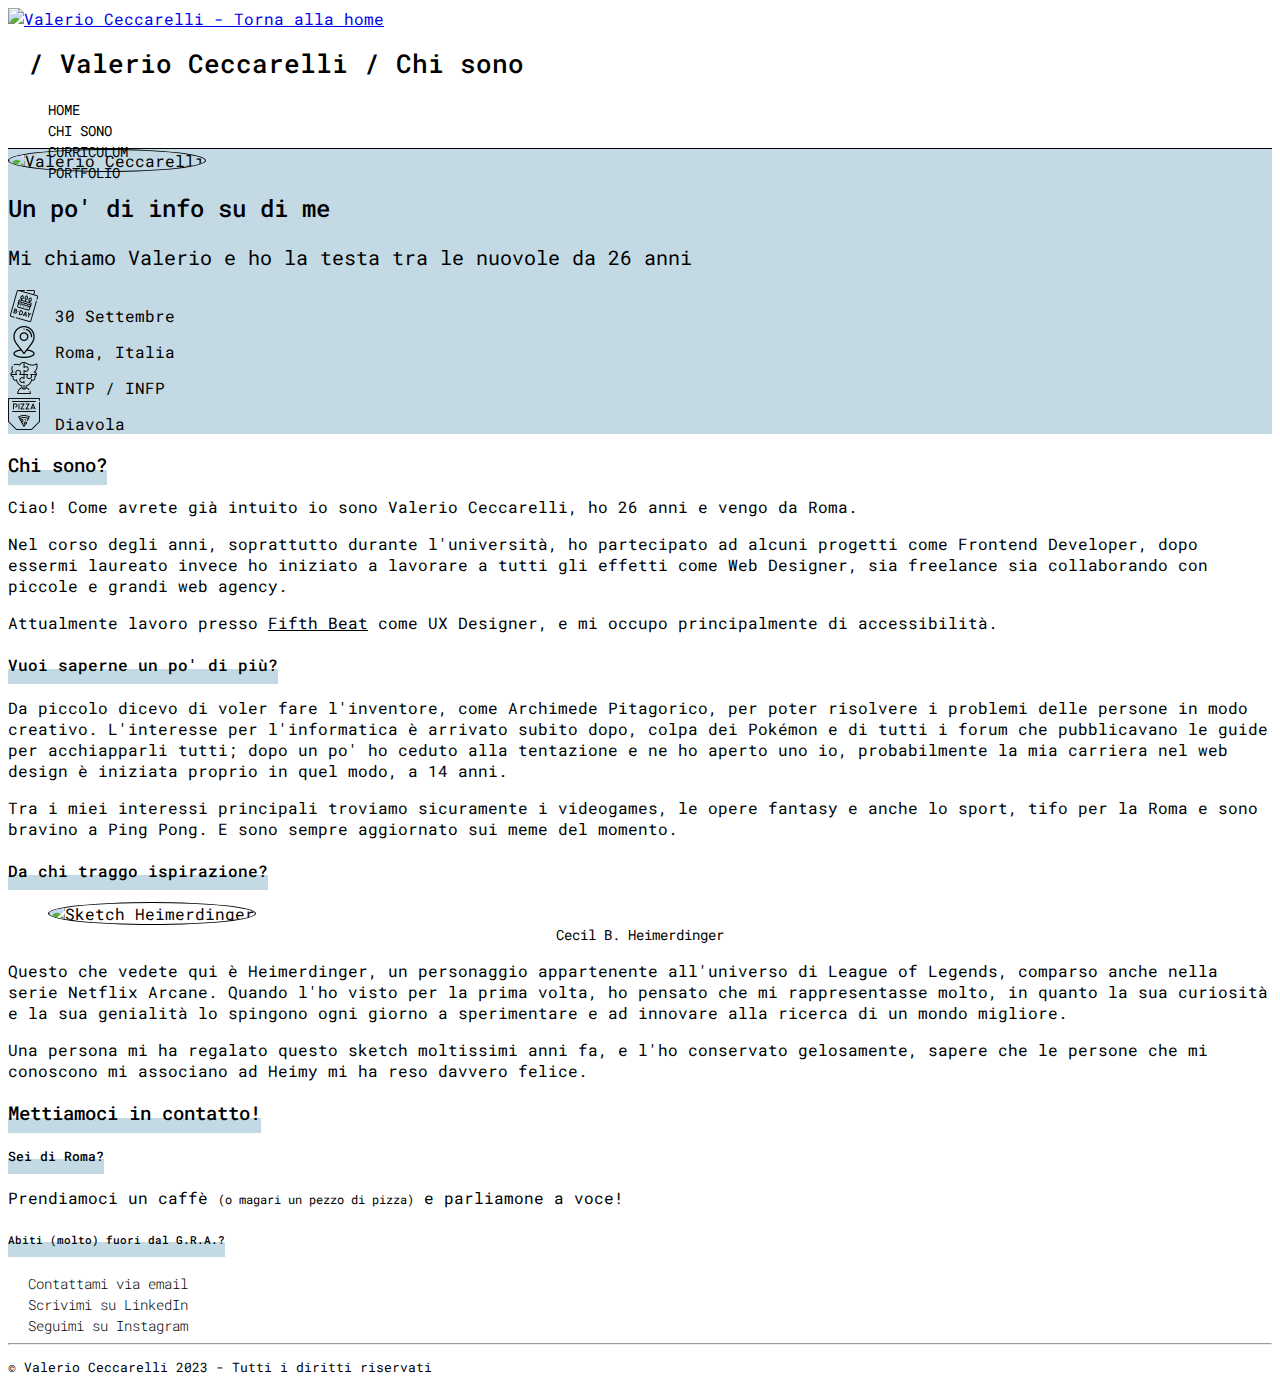
==== chisono.html @ 34cb785a "Add Chi sono" ====
<!DOCTYPE html>
<html lang="it">

<head>
  <meta charset="UTF-8">
  <meta http-equiv="X-UA-Compatible" content="IE=edge">
  <meta name="viewport" content="width=device-width, initial-scale=1.0">
  <meta name="keywords" content="HTML, CSS, JavaScript, UX/UI, Web, Designer, Frontend, Developer, Accessibility">
  <meta name="author" content="Valerio Ceccarelli">
  <title>Valerio Ceccarelli - Chi Sono</title>

  <!-- favicon -->

  <link rel="shortcut icon" href="./assets/images/favicon.ico" type="image/x-icon">

  <!-- custom css link -->

  <link rel="stylesheet" href="./assets/css/style.css">
  
  <!-- bootstrap italia css link -->

  <link href="https://cdn.jsdelivr.net/npm/bootstrap-italia@2.4.3/dist/css/bootstrap-italia.min.css" rel="stylesheet">

  <!-- google font link -->

  <link rel="preconnect" href="https://fonts.googleapis.com">
  <link rel="preconnect" href="https://fonts.gstatic.com" crossorigin>
  <link href="https://fonts.googleapis.com/css2?family=Noto+Emoji:wght@500&display=swap" rel="stylesheet">
  <link href="https://fonts.googleapis.com/css2?family=Roboto+Mono:wght@300;400;500;700&display=swap" rel="stylesheet">

</head>

<body>

  <a href="#main" class="skip-to-main-content-link">Skip to main content</a>

  <!-- nav -->

  <nav id="nav" class="it-header-wrapper it-header-sticky d-flex justify-content-between p-3 flex-column flex-sm-row">
    <div class="logo d-flex align-middle">
        <a href="index.html"><img src="./assets/images/logo.svg" alt="Valerio Ceccarelli - Torna alla home"></a>
        <h1 class="m5-3 align-middle pt-2 pl-5">/ Valerio Ceccarelli / Chi sono</h1>
    </div>
    <div class="menu-container align-items-center">
        <ul class="menu d-flex justify-content-around m-auto align-middle">
            <li class="p-2"><a href="index.html"> Home </a></li>
            <li class="p-2"><a href="chisono.html"> Chi sono </a></li>
            <li class="p-2"><a href="./assets/pdf/CeccarelliValerio_CV.pdf" target="_blank"> Curriculum </a></li>
            <li class="p-2"><a href="#"> Portfolio </a></li>
        </ul>
    </div>
  </nav>

  <!-- #main-content -->
    <section class="hero pt-sm-5 pb-sm-5">
    <div class="container d-flex align-items-center justify-content-around flex-wrap flex-sm-row-reverse">
        <div class="mt-5 mt-sm-1 mb-1">
          <img class="my-avatar mb-1" src="./assets/images/my-avatar.png" alt="Valerio Ceccarelli">
        </div>
        <div class="text-left p-5 pt-1 pt-sm-5">
            <h2 class="underline">Un po' di info su di me</h2>
            <p class="descrizione">Mi chiamo Valerio e ho la testa tra le nuovole da 26 anni</p>
            <div class="infoaggiuntive d-flex justify-content-between flex-column flex-sm-row">
                <div class="info">
                    <img src="./assets/images/compleanno.png" alt="Compleanno:">
                    <span>30 Settembre</span>
                </div>
                <div class="info">
                    <img src="./assets/images/map.png" alt="Dove vivo:">
                    <span>Roma, Italia</span>
                </div>
                <div class="info">
                    <img src="./assets/images/mbti.png" alt="MBTI:">
                    <span>INTP / INFP</span>
                </div>
                <div class="info">
                    <img src="./assets/images/pizza.png" alt="Pizza preferita:">
                    <span>Diavola</span>
                </div>
            </div>
        </div>
    </div>
  </section>
  <main id="main" class="container pt-5 pb-5">
    <section id="chisono" class="mt-5 mb-5">
        <header class="my-header">
            <h3 class="underline mb-3 mb-sm-5">Chi sono?</h3>
            <p>Ciao! Come avrete già intuito io sono Valerio Ceccarelli, ho 26 anni e vengo da Roma.</p>
            <p>
                Nel corso degli anni, soprattutto durante l'università, ho partecipato ad alcuni progetti come Frontend Developer, 
                dopo essermi laureato invece ho iniziato a lavorare a tutti gli effetti come Web Designer, sia freelance sia collaborando con piccole e grandi web agency.
            </p>
            <p>Attualmente lavoro presso <a class="fifthbeat" href="https://fifthbeat.com/">Fifth Beat</a> come UX Designer, e mi occupo principalmente di accessibilità.</p>
        </header>
        <article class="mt-5">
            <header>
                <h4 class="underline mb-3 mb-sm-5">Vuoi saperne un po' di più?</h4>
            </header>
            <p>
                Da piccolo dicevo di voler fare l'inventore, come Archimede Pitagorico, per poter risolvere i problemi delle persone in modo creativo.
                L'interesse per l'informatica è arrivato subito dopo, colpa dei Pokémon e di tutti i forum che pubblicavano le guide per acchiapparli tutti; 
                dopo un po' ho ceduto alla tentazione e ne ho aperto uno io, probabilmente la mia carriera nel web design è iniziata proprio in quel modo, 
                a 14 anni.
            </p>
            <p>
                Tra i miei interessi principali troviamo sicuramente i videogames, le opere fantasy e anche lo sport, 
                tifo per la Roma e sono bravino a Ping Pong. E sono sempre aggiornato sui meme del momento.
            </p>
        </article>
        <article class="mt-5">
            <header>
                <h4 class="underline mb-3">Da chi traggo ispirazione?</h4>
            </header>
            <div class="d-flex flex-column flex-sm-row-reverse align-middle">
                <figure class="ml-sm-5">
                    <img class="my-avatar mb-1" src="./assets/images/heimerdinger.png" alt="Sketch Heimerdinger">
                    <figcaption>Cecil B. Heimerdinger</figcaption>
                </figure>
                <div class="descrizione pt-5 pr-5">
                    <p>
                        Questo che vedete qui è Heimerdinger, un personaggio appartenente all'universo di League of Legends, 
                        comparso anche nella serie Netflix Arcane. Quando l'ho visto per la prima volta, ho pensato che mi rappresentasse molto, 
                        in quanto la sua curiosità e la sua genialità lo spingono ogni giorno a sperimentare e ad innovare alla ricerca di un mondo migliore.
                    </p>
                    <p>
                        Una persona mi ha regalato questo sketch moltissimi anni fa, e l'ho conservato gelosamente, 
                        sapere che le persone che mi conoscono mi associano ad Heimy mi ha reso davvero felice.
                    </p>
                </div>
            </div>
        </article>
    
    </section>
    
  </main>

  <!-- #footer -->

  <footer class="container">
    <h3 class="underline mb-3 mb-sm-5 text-center text-sm-left"> Mettiamoci in contatto!</h3>
    <div class="d-flex mt-2 mb-2 mt-sm-5 mb-sm-5 justify-content-around flex-column flex-sm-column my-footer">
        <div class="text-center">
            <h5 class="underline pb-2">Sei di Roma?</h5>
            <p> Prendiamoci un caffè <small>(o magari un pezzo di pizza)</small> e parliamone a voce!</p>
            <h6 class="underline pb-3"> Abiti (molto) fuori dal G.R.A.?</h6>
        </div>
        <div class="contatti d-flex justify-content-around flex-column flex-sm-row mx-5">
            <div class="contatto">
                <img src="./assets/images/email.png" alt="">
                <a href="mailto:vceccarelli96@gmail.com" target="_blank">Contattami via email</a>
            </div>
            <div class="contatto">
                <img src="./assets/images/linkedin.png" alt="">
                <a href="https://www.linkedin.com/in/valerioceccarelli96" target="_blank">Scrivimi su LinkedIn</a>
            </div>
            <div class="contatto">
                <img src="./assets/images/instagram.png" alt="">
                <a href="https://www.instagram.com/monospace.valer" target="_blank">Seguimi su Instagram</a>
            </div>
        </div>
    </div>
    <hr>
    <p class="crediti text-center">© Valerio Ceccarelli 2023 - Tutti i diritti riservati</p>
  </footer>

  <!-- custom js link -->

  <script src="./assets/js/script.js"></script>

  <!-- bootstrap italia js link -->

  <script src="https://cdn.jsdelivr.net/npm/bootstrap-italia@2.4.3/dist/js/bootstrap-italia.bundle.min.js"></script>

</body>

</html>
---- assets/css/style.css ----
:root {

    /* colori  ------------------------------------------------------------------------------------ */
    --primario: #C3DAE4;
    --secondario: #3A447F;
    --terziario: #CCE2EB;
    --nero: black;
    --testo: #333333;
    --sfondo: white;
  
    /* font-family -------------------------------------------------------------------------------- */
    --ff-mono: 'Roboto Mono', sans-serif;
    --ff-notoemoji: 'Noto Emoji', sans-serif;
}

/* SKIP TO MAIN  ---------------------------------------------------------------------------------- */
.skip-to-main-content-link {
    position: absolute;
    left: -9999px;
    z-index: 999;
    padding: 1em;
    background-color: black;
    color: white;
    opacity: 0;
  }
  .skip-to-main-content-link:focus {
    left: 50%;
    transform: translateX(-50%);
    opacity: 1;
  }

/* Media Query XS --------------------------------------------------------------------------------- */
@media (max-width: 575.98px){

    nav .logo{
        justify-content: center!important;
    }

    nav .logo img{
        height: 24px!important;
    }

    #nav h1{
        font-family: var(--ff-mono);
        font-weight: 500!important;
        font-size: 16px!important;
        margin-left: 20px;
        padding-top: 4px!important;
    }

    nav ul{
        padding: 0!important;
        margin: 0!important;
        padding-top: 10px!important;
    }

    .my-avatar{
        border: 1px solid var(--nero);
        border-radius: 50%;
        max-width: 100px!important;
    }

    .my-header{
        padding: 20px;
        text-align: center!important;
    }

    h2{
        font-size: 24px!important;
        text-align: center;
    }

    .hero .descrizione{
        font-size: 16px!important;
        text-align: center;
    }

    h3{
        font-size: 20px!important;
        margin-bottom: 10px!important;
    }

    .my-footer{
        padding: 20px;
        text-align: center!important;
    }

    .my-footer h3 .underline{
        display: inline;
        margin: auto;
        padding: 20px;
        text-align: center!important;
    }

    #chisono article{
        text-align: center;
        padding-left: 20px;
        padding-right: 20px;
    }
}

body{
    font-family: var(--ff-mono);
    font-weight: 400!important;
}

h1, h2, h3, h4, h5, h6{
    font-family: var(--ff-mono);
    font-weight: 500!important;
}

nav h1{
    font-family: var(--ff-mono);
    font-weight: 500!important;
    font-size: 26px!important;
    margin-left: 20px;
}

p{  
    font-family: var(--ff-mono);
    font-weight: 400!important;
}

nav{
    background-color: var(--sfondo);
    border-bottom: 1px solid var(--nero);
}

nav .logo img{
    height: 45px;
}

nav .logo{
    column-gap: 10px;
}

nav .menu-container{
    height: 50px;
}

nav .menu{
    list-style-type: none;
}

nav .menu li a{
    font-family: var(--ff-mono);
    font-weight: 400;
    font-size: 14px;
    text-decoration: none;
    text-transform: uppercase;
    color: var(--nero);
}

nav .menu li a:hover{
    font-family: var(--ff-mono);
    color: var(--nero);
    font-weight: 700;
    text-decoration: underline;
    text-decoration-thickness: 2px;
    text-decoration-skip-ink: none;
    text-underline-offset: 7px;
}

nav .menu li a:focus{
    outline: 3px solid var(--nero)!important;
    outline-offset: 3px;
    border: 0px!important;
    box-shadow: none!important;
}

.hero{
    background-color: var(--primario);
}

.notoemoji{
    font-family: var(--ff-notoemoji);
}

.my-avatar{
    border: 1px solid var(--nero);
    border-radius: 50%;
    width: 200px;
}

.underline{
    text-decoration: underline;
    text-decoration-color: var(--primario);
    text-decoration-thickness: 15px;
    text-decoration-skip-ink: none;
    text-underline-offset: -2px
}

.hero .descrizione{
    max-width: 700px;
    font-size: 20px;
}

.elenco-card{
    row-gap: 10px;
    margin: auto;
}
.card-lavoro{
    margin: auto;
    max-width: 300px;
    border: 1px solid var(--nero);
    border-radius: 10px;
    padding: 30px;
}

.card-lavoro img{
    max-width: 40px;
    max-height: 40px;
}

.card-lavoro h4{
    font-size: 16px;
}

.card-lavoro p{
    font-size: 14px;
    margin-bottom: 0;
}

.my-footer{
    row-gap: 5px;
}

.my-footer p{
    font-weight: 300;
    font-size: 16px;
}

.my-footer small{
    font-weight: 400;
    font-size: 12px;
}

footer a{
    font-size: 14px;
    font-family: var(--ff-mono);
    font-weight: 300;
    text-decoration: none;
    color: var(--nero);
}

footer a:hover{
    font-family: var(--ff-mono);
    color: var(--nero);
    font-weight: 700;
    text-decoration: underline;
    text-decoration-thickness: 2px;
    text-decoration-skip-ink: none;
    text-underline-offset: 7px;
}

footer .my-footer a:focus{
    outline: 3px solid var(--nero)!important;
    outline-offset: 3px;
    border: 0px!important;
    box-shadow: none!important;
}

footer .crediti{
    font-size: small;
}

footer .contatto img{
    height: 20px;
    margin-right: 10px;
}

.infoaggiuntive .info img{
    height: 32px;
    margin-right: 5px;
}

.infoaggiuntive .info span{
    font-size: 16px;
    font-family: var(--ff-mono);
}

.fifthbeat{
    font-family: var(--ff-mono);
    text-decoration: underline;
    color: var(--nero);
}

.fifthbeat:hover{
    font-family: var(--ff-mono);
    color: var(--nero);
    font-weight: 700;
    text-decoration: underline;
    text-decoration-thickness: 2px;
    text-decoration-skip-ink: none;
    text-underline-offset: 8px;
}

#chisono .my-header .fifthbeat:focus{
    outline: 3px solid var(--nero)!important;
    outline-offset: 3px;
    border: 0px!important;
    box-shadow: none!important
}

figure img{
    width: 250px!important;
}

figcaption{
    font-family: var(--ff-mono);
    font-size: 14px;
    text-align: center;
}
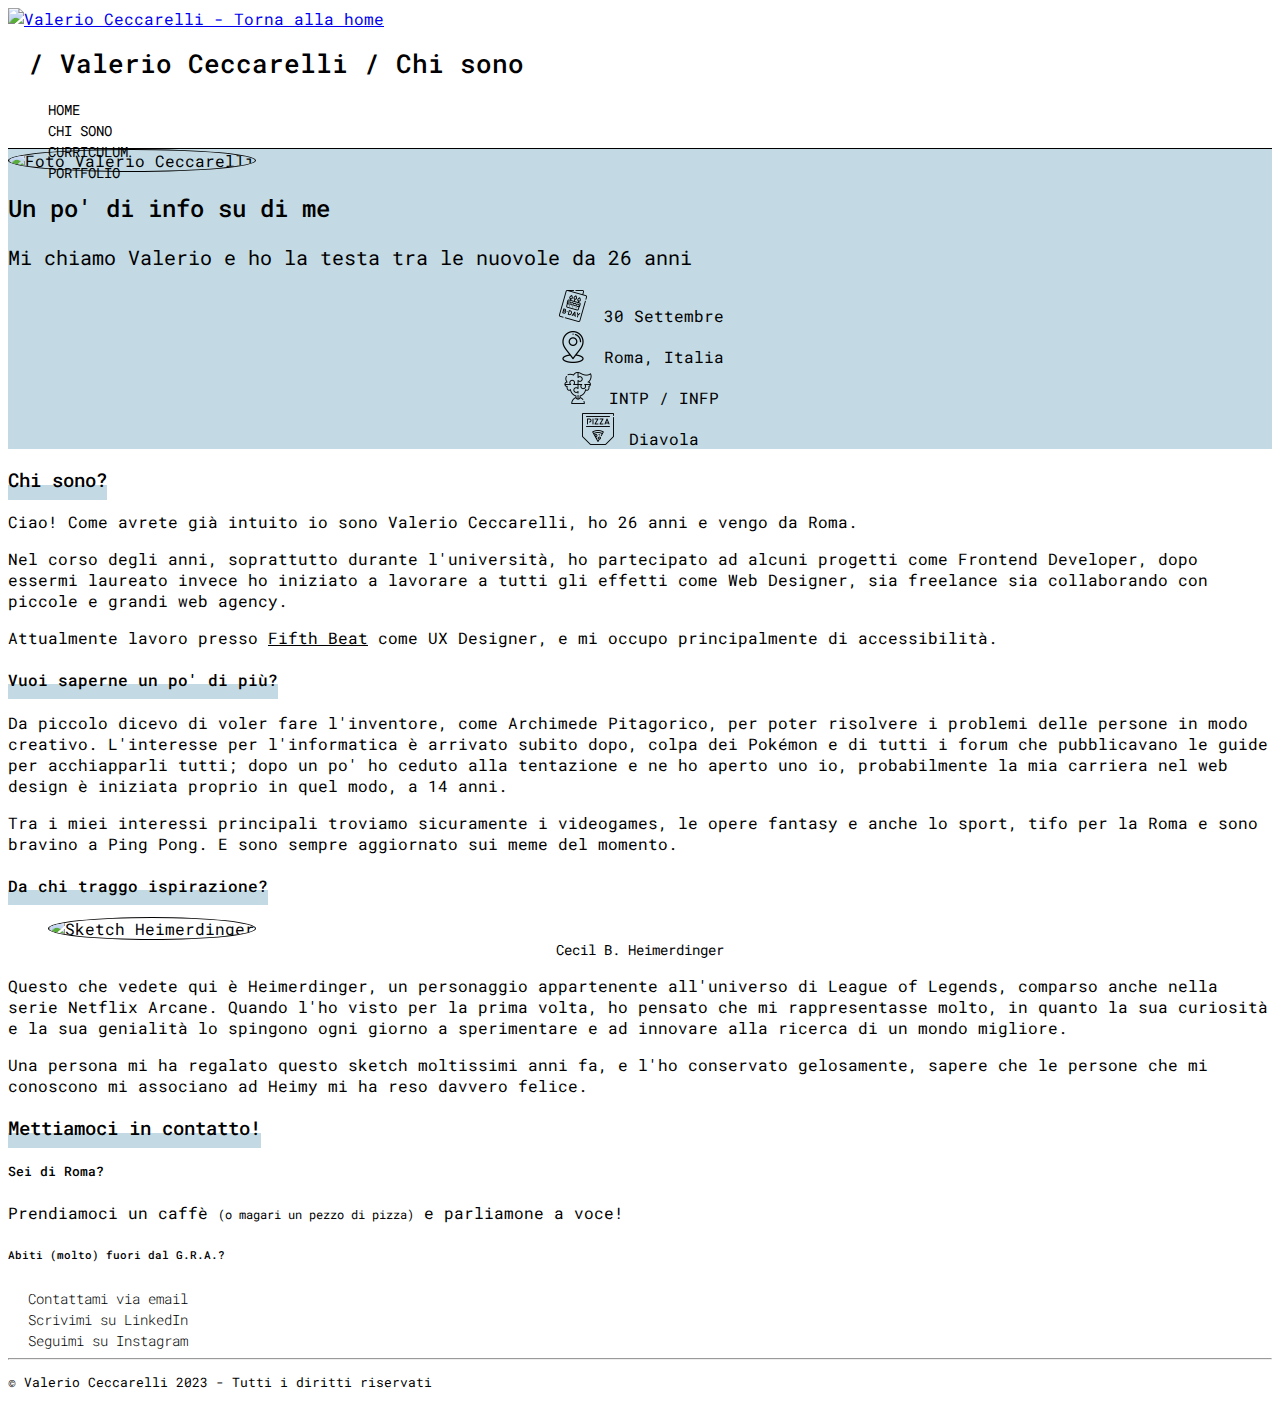
==== commit 63830f56: "fix + rsg case study add" ====
--- a/chisono.html
+++ b/chisono.html
@@ -12,14 +12,14 @@
   <!-- favicon -->
 
   <link rel="shortcut icon" href="./assets/images/favicon.ico" type="image/x-icon">
+  
+  <!-- bootstrap italia css link -->
+
+  <link href="https://cdn.jsdelivr.net/npm/bootstrap-italia@2.4.3/dist/css/bootstrap-italia.min.css" rel="stylesheet">
 
   <!-- custom css link -->
 
   <link rel="stylesheet" href="./assets/css/style.css">
-  
-  <!-- bootstrap italia css link -->
-
-  <link href="https://cdn.jsdelivr.net/npm/bootstrap-italia@2.4.3/dist/css/bootstrap-italia.min.css" rel="stylesheet">
 
   <!-- google font link -->
 
@@ -45,17 +45,16 @@
         <ul class="menu d-flex justify-content-around m-auto align-middle">
             <li class="p-2"><a href="index.html"> Home </a></li>
             <li class="p-2"><a href="chisono.html"> Chi sono </a></li>
-            <li class="p-2"><a href="./assets/pdf/CeccarelliValerio_CV.pdf" target="_blank"> Curriculum </a></li>
-            <li class="p-2"><a href="#"> Portfolio </a></li>
+            <li class="p-2"><a href="curriculum.html"> Curriculum </a></li>
+            <li class="p-2"><a href="portfolio.html"> Portfolio </a></li>
         </ul>
     </div>
   </nav>
 
-  <!-- #main-content -->
     <section class="hero pt-sm-5 pb-sm-5">
-    <div class="container d-flex align-items-center justify-content-around flex-wrap flex-sm-row-reverse">
+    <div class="container d-flex align-items-center justify-content-around flex-wrap flex-sm-row">
         <div class="mt-5 mt-sm-1 mb-1">
-          <img class="my-avatar mb-1" src="./assets/images/my-avatar.png" alt="Valerio Ceccarelli">
+          <img class="my-avatar my-sm-4" src="./assets/images/profilepic.png" alt="Foto Valerio Ceccarelli">
         </div>
         <div class="text-left p-5 pt-1 pt-sm-5">
             <h2 class="underline">Un po' di info su di me</h2>
@@ -81,6 +80,9 @@
         </div>
     </div>
   </section>
+
+  <!-- #main-content -->
+
   <main id="main" class="container pt-5 pb-5">
     <section id="chisono" class="mt-5 mb-5">
         <header class="my-header">
@@ -108,15 +110,15 @@
             </p>
         </article>
         <article class="mt-5">
-            <header>
-                <h4 class="underline mb-3">Da chi traggo ispirazione?</h4>
+            <header class="mb-3 pb-3">
+                <h4 class="underline">Da chi traggo ispirazione?</h4>
             </header>
             <div class="d-flex flex-column flex-sm-row-reverse align-middle">
                 <figure class="ml-sm-5">
                     <img class="my-avatar mb-1" src="./assets/images/heimerdinger.png" alt="Sketch Heimerdinger">
                     <figcaption>Cecil B. Heimerdinger</figcaption>
                 </figure>
-                <div class="descrizione pt-5 pr-5">
+                <div class="descrizione pt-2 pt-sm-5 pr-5">
                     <p>
                         Questo che vedete qui è Heimerdinger, un personaggio appartenente all'universo di League of Legends, 
                         comparso anche nella serie Netflix Arcane. Quando l'ho visto per la prima volta, ho pensato che mi rappresentasse molto, 
@@ -140,9 +142,9 @@
     <h3 class="underline mb-3 mb-sm-5 text-center text-sm-left"> Mettiamoci in contatto!</h3>
     <div class="d-flex mt-2 mb-2 mt-sm-5 mb-sm-5 justify-content-around flex-column flex-sm-column my-footer">
         <div class="text-center">
-            <h5 class="underline pb-2">Sei di Roma?</h5>
+            <h5 class="pb-2">Sei di Roma?</h5>
             <p> Prendiamoci un caffè <small>(o magari un pezzo di pizza)</small> e parliamone a voce!</p>
-            <h6 class="underline pb-3"> Abiti (molto) fuori dal G.R.A.?</h6>
+            <h6 class="pb-3"> Abiti (molto) fuori dal G.R.A.?</h6>
         </div>
         <div class="contatti d-flex justify-content-around flex-column flex-sm-row mx-5">
             <div class="contatto">
--- a/assets/css/style.css
+++ b/assets/css/style.css
@@ -22,11 +22,23 @@
     background-color: black;
     color: white;
     opacity: 0;
+    font-family: var(--ff-mono);
+    font-weight: 400!important;
   }
-  .skip-to-main-content-link:focus {
+.skip-to-main-content-link:focus{
+    top: 5px;
     left: 50%;
     transform: translateX(-50%);
     opacity: 1;
+    outline: 3px solid var(--nero)!important;
+    outline-offset: 3px;
+    border: 0px!important;
+    box-shadow: none!important;
+  }
+
+.skip-to-main-content-link:hover{
+    color: white;
+    font-weight: 700!important;
   }
 
 /* Media Query XS --------------------------------------------------------------------------------- */
@@ -92,7 +104,7 @@
         text-align: center!important;
     }
 
-    #chisono article{
+    #chisono article, #esperienze article, #formazione article, #probono article{
         text-align: center;
         padding-left: 20px;
         padding-right: 20px;
@@ -161,7 +173,7 @@
     text-underline-offset: 7px;
 }
 
-nav .menu li a:focus{
+nav .menu li a:focus, #nav .logo a:focus{
     outline: 3px solid var(--nero)!important;
     outline-offset: 3px;
     border: 0px!important;
@@ -269,6 +281,16 @@
     margin-right: 10px;
 }
 
+.infoaggiuntive{
+    text-align: center;
+    column-gap: 10px;
+}
+
+.infoaggiuntive .info{
+    margin-top: 5px;
+    margin-bottom: 5PX;
+}
+
 .infoaggiuntive .info img{
     height: 32px;
     margin-right: 5px;
@@ -279,6 +301,28 @@
     font-family: var(--ff-mono);
 }
 
+.infoaggiuntive .info a{
+    font-family: var(--ff-mono);
+    text-decoration: underline;
+    color: var(--nero);
+}
+
+.infoaggiuntive .info a:hover{
+    font-family: var(--ff-mono);
+    color: var(--nero);
+    font-weight: 700;
+    text-decoration: underline;
+    text-decoration-thickness: 2px;
+    text-decoration-skip-ink: none;
+    text-underline-offset: 8px;
+}
+.infoaggiuntive .info a:focus{
+    outline: 3px solid var(--nero)!important;
+    outline-offset: 3px;
+    border: 0px!important;
+    box-shadow: none!important
+}
+
 .fifthbeat{
     font-family: var(--ff-mono);
     text-decoration: underline;
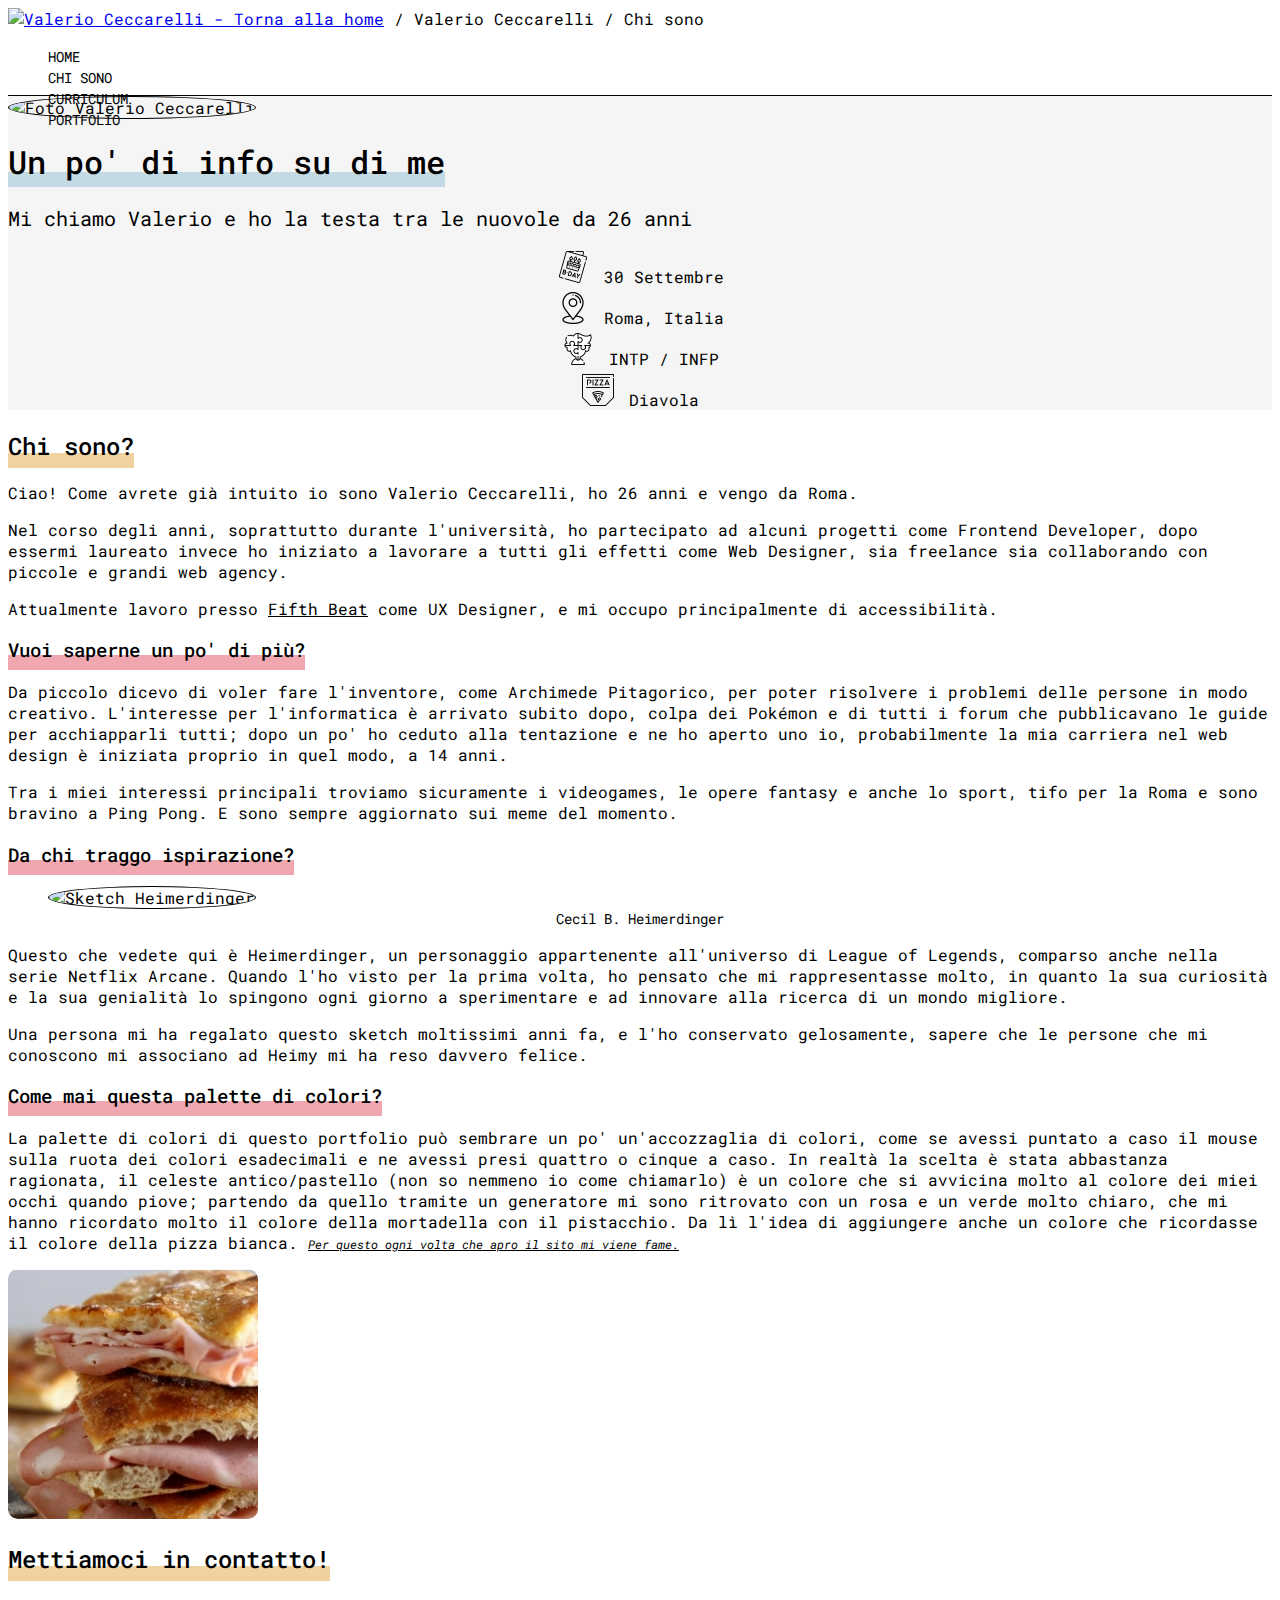
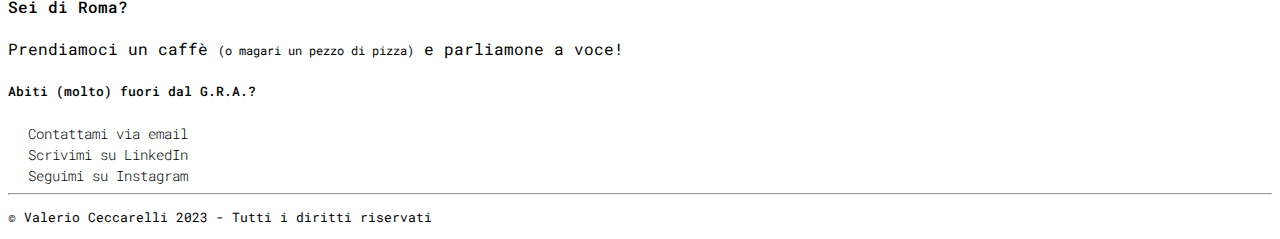
==== commit 403f5863: "update > color palette - about - portfolio" ====
--- a/chisono.html
+++ b/chisono.html
@@ -39,7 +39,7 @@
   <nav id="nav" class="it-header-wrapper it-header-sticky d-flex justify-content-between p-3 flex-column flex-sm-row">
     <div class="logo d-flex align-middle">
         <a href="index.html"><img src="./assets/images/logo.svg" alt="Valerio Ceccarelli - Torna alla home"></a>
-        <h1 class="m5-3 align-middle pt-2 pl-5">/ Valerio Ceccarelli / Chi sono</h1>
+        <span class="m5-3 align-middle pt-2 pl-5">/ Valerio Ceccarelli / Chi sono</span>
     </div>
     <div class="menu-container align-items-center">
         <ul class="menu d-flex justify-content-around m-auto align-middle">
@@ -57,7 +57,7 @@
           <img class="my-avatar my-sm-4" src="./assets/images/profilepic.png" alt="Foto Valerio Ceccarelli">
         </div>
         <div class="text-left p-5 pt-1 pt-sm-5">
-            <h2 class="underline">Un po' di info su di me</h2>
+            <h1 class="underline primario">Un po' di info su di me</h1>
             <p class="descrizione">Mi chiamo Valerio e ho la testa tra le nuovole da 26 anni</p>
             <div class="infoaggiuntive d-flex justify-content-between flex-column flex-sm-row">
                 <div class="info">
@@ -86,7 +86,7 @@
   <main id="main" class="container pt-5 pb-5">
     <section id="chisono" class="mt-5 mb-5">
         <header class="my-header">
-            <h3 class="underline mb-3 mb-sm-5">Chi sono?</h3>
+            <h2 class="underline secondario mb-3 mb-sm-5">Chi sono?</h2>
             <p>Ciao! Come avrete già intuito io sono Valerio Ceccarelli, ho 26 anni e vengo da Roma.</p>
             <p>
                 Nel corso degli anni, soprattutto durante l'università, ho partecipato ad alcuni progetti come Frontend Developer, 
@@ -96,7 +96,7 @@
         </header>
         <article class="mt-5">
             <header>
-                <h4 class="underline mb-3 mb-sm-5">Vuoi saperne un po' di più?</h4>
+                <h3 class="underline terziario mb-3 mb-sm-5">Vuoi saperne un po' di più?</h3>
             </header>
             <p>
                 Da piccolo dicevo di voler fare l'inventore, come Archimede Pitagorico, per poter risolvere i problemi delle persone in modo creativo.
@@ -111,14 +111,14 @@
         </article>
         <article class="mt-5">
             <header class="mb-3 pb-3">
-                <h4 class="underline">Da chi traggo ispirazione?</h4>
+                <h3 class="underline terziario">Da chi traggo ispirazione?</h3>
             </header>
             <div class="d-flex flex-column flex-sm-row-reverse align-middle">
                 <figure class="ml-sm-5">
                     <img class="my-avatar mb-1" src="./assets/images/heimerdinger.png" alt="Sketch Heimerdinger">
                     <figcaption>Cecil B. Heimerdinger</figcaption>
                 </figure>
-                <div class="descrizione pt-2 pt-sm-5 pr-5">
+                <div class="descrizione pt-2 pt-sm-2 pr-5">
                     <p>
                         Questo che vedete qui è Heimerdinger, un personaggio appartenente all'universo di League of Legends, 
                         comparso anche nella serie Netflix Arcane. Quando l'ho visto per la prima volta, ho pensato che mi rappresentasse molto, 
@@ -131,7 +131,25 @@
                 </div>
             </div>
         </article>
-    
+        <article class="mt-5">
+            <header>
+                <h3 class="underline terziario mb-3 mb-sm-5">Come mai questa palette di colori?</h3>
+            </header>
+            <div class="d-flex flex-column flex-sm-row-reverse align-middle">
+                <p class="descrizione pt-2 pt-sm-1 px-2 px-sm-5">
+                    La palette di colori di questo portfolio può sembrare un po' un'accozzaglia di colori, 
+                    come se avessi puntato a caso il mouse sulla ruota dei colori esadecimali e ne avessi presi quattro o cinque a caso. 
+                    In realtà la scelta è stata abbastanza ragionata, il celeste antico/pastello (non so nemmeno io come chiamarlo) 
+                    è un colore che si avvicina molto al colore dei miei occhi quando piove; partendo da quello tramite un generatore mi sono ritrovato
+                    con un rosa e un verde molto chiaro, che mi hanno ricordato molto il colore della mortadella con il pistacchio. 
+                    Da lì l'idea di aggiungere anche un colore che ricordasse il colore della pizza bianca.
+                    <small class="commento">Per questo ogni volta che apro il sito mi viene fame.</small>
+                </p>
+                <div class="text-center">
+                    <img class="pizza" src="assets/images/pizza-mortadella.png" alt="Pizza Bianca con la Mortadella">
+                </div>
+            </div>
+        </article>
     </section>
     
   </main>
@@ -139,12 +157,12 @@
   <!-- #footer -->
 
   <footer class="container">
-    <h3 class="underline mb-3 mb-sm-5 text-center text-sm-left"> Mettiamoci in contatto!</h3>
+    <h2 class="underline secondario mb-3 mb-sm-5 text-center text-sm-left"> Mettiamoci in contatto!</h2>
     <div class="d-flex mt-2 mb-2 mt-sm-5 mb-sm-5 justify-content-around flex-column flex-sm-column my-footer">
         <div class="text-center">
-            <h5 class="pb-2">Sei di Roma?</h5>
+            <h4 class="pb-2">Sei di Roma?</h4>
             <p> Prendiamoci un caffè <small>(o magari un pezzo di pizza)</small> e parliamone a voce!</p>
-            <h6 class="pb-3"> Abiti (molto) fuori dal G.R.A.?</h6>
+            <h5 class="pb-3"> Abiti (molto) fuori dal G.R.A.?</h5>
         </div>
         <div class="contatti d-flex justify-content-around flex-column flex-sm-row mx-5">
             <div class="contatto">
--- a/assets/css/style.css
+++ b/assets/css/style.css
@@ -2,11 +2,13 @@
 
     /* colori  ------------------------------------------------------------------------------------ */
     --primario: #C3DAE4;
-    --secondario: #3A447F;
-    --terziario: #CCE2EB;
+    --secondario: #F0D1A0;
+    --terziario: #F0A7AF;
+    --terziario-over: #91C69F;
     --nero: black;
     --testo: #333333;
     --sfondo: white;
+    --sfond0-grey: #F5F5F5;
   
     /* font-family -------------------------------------------------------------------------------- */
     --ff-mono: 'Roboto Mono', sans-serif;
@@ -181,7 +183,7 @@
 }
 
 .hero{
-    background-color: var(--primario);
+    background-color: var(--sfond0-grey);
 }
 
 .notoemoji{
@@ -196,12 +198,26 @@
 
 .underline{
     text-decoration: underline;
+    text-decoration-thickness: 15px;
+    text-decoration-skip-ink: none;
+    text-underline-offset: -2px
+}
+
+.primario{
     text-decoration-color: var(--primario);
-    text-decoration-thickness: 15px;
-    text-decoration-skip-ink: none;
-    text-underline-offset: -2px
-}
-
+}
+
+.secondario{
+    text-decoration-color: var(--secondario);
+}
+
+.terziario{
+    text-decoration-color: var(--terziario);
+}
+
+.terziario:hover{
+    text-decoration-color: var(--terziario-over);
+}
 .hero .descrizione{
     max-width: 700px;
     font-size: 20px;
@@ -224,7 +240,7 @@
     max-height: 40px;
 }
 
-.card-lavoro h4{
+.card-lavoro h3{
     font-size: 16px;
 }
 
@@ -233,6 +249,69 @@
     margin-bottom: 0;
 }
 
+.card-portfolio{
+    margin: auto;
+    max-width: 1200px;
+    border: 1px solid var(--nero);
+    border-radius: 10px;
+    padding: 30px;
+}
+
+.card-portfolio img{
+    max-width: 200px;
+    max-height: 200px;
+    border: 1px solid var(--nero);
+    border-radius: 10px;
+}
+
+.card-portfolio h3{
+    font-size: 24px;
+}
+
+.card-portfolio h4{
+    font-size: 20px;
+}
+
+.card-portfolio p{
+    font-size: 16px;
+    margin-bottom: 0;
+}
+
+.card-portfolio .download{
+    text-align: end;
+}
+
+.card-portfolio .download img{
+    max-width: 24px;
+    max-height: 24px;
+    border: none;
+}
+
+.card-portfolio a{
+    font-size: 14px;
+    font-family: var(--ff-mono);
+    font-weight: 300;
+    text-decoration: none;
+    color: var(--nero);
+}
+
+.card-portfolio a:hover{
+    font-family: var(--ff-mono);
+    color: var(--nero);
+    font-weight: 700;
+    text-decoration: underline;
+    text-decoration-thickness: 2px;
+    text-decoration-skip-ink: none;
+    text-underline-offset: 7px;
+}
+
+.card-portfolio a:focus{
+    outline: 3px solid var(--nero)!important;
+    outline-offset: 3px;
+    border: 0px!important;
+    box-shadow: none!important;
+}
+
 .my-footer{
     row-gap: 5px;
 }
@@ -277,7 +356,7 @@
 }
 
 footer .contatto img{
-    height: 20px;
+    height: 24px;
     margin-right: 10px;
 }
 
@@ -347,11 +426,23 @@
 }
 
 figure img{
-    width: 250px!important;
+    width: 200px!important;
 }
 
 figcaption{
     font-family: var(--ff-mono);
     font-size: 14px;
     text-align: center;
+}
+
+.pizza{
+    max-width: 250px;
+    max-height: 250px;
+    border-radius: 10px;
+}
+
+.commento{
+    font-size: 12px;
+    font-style: oblique;
+    text-decoration: underline;
 }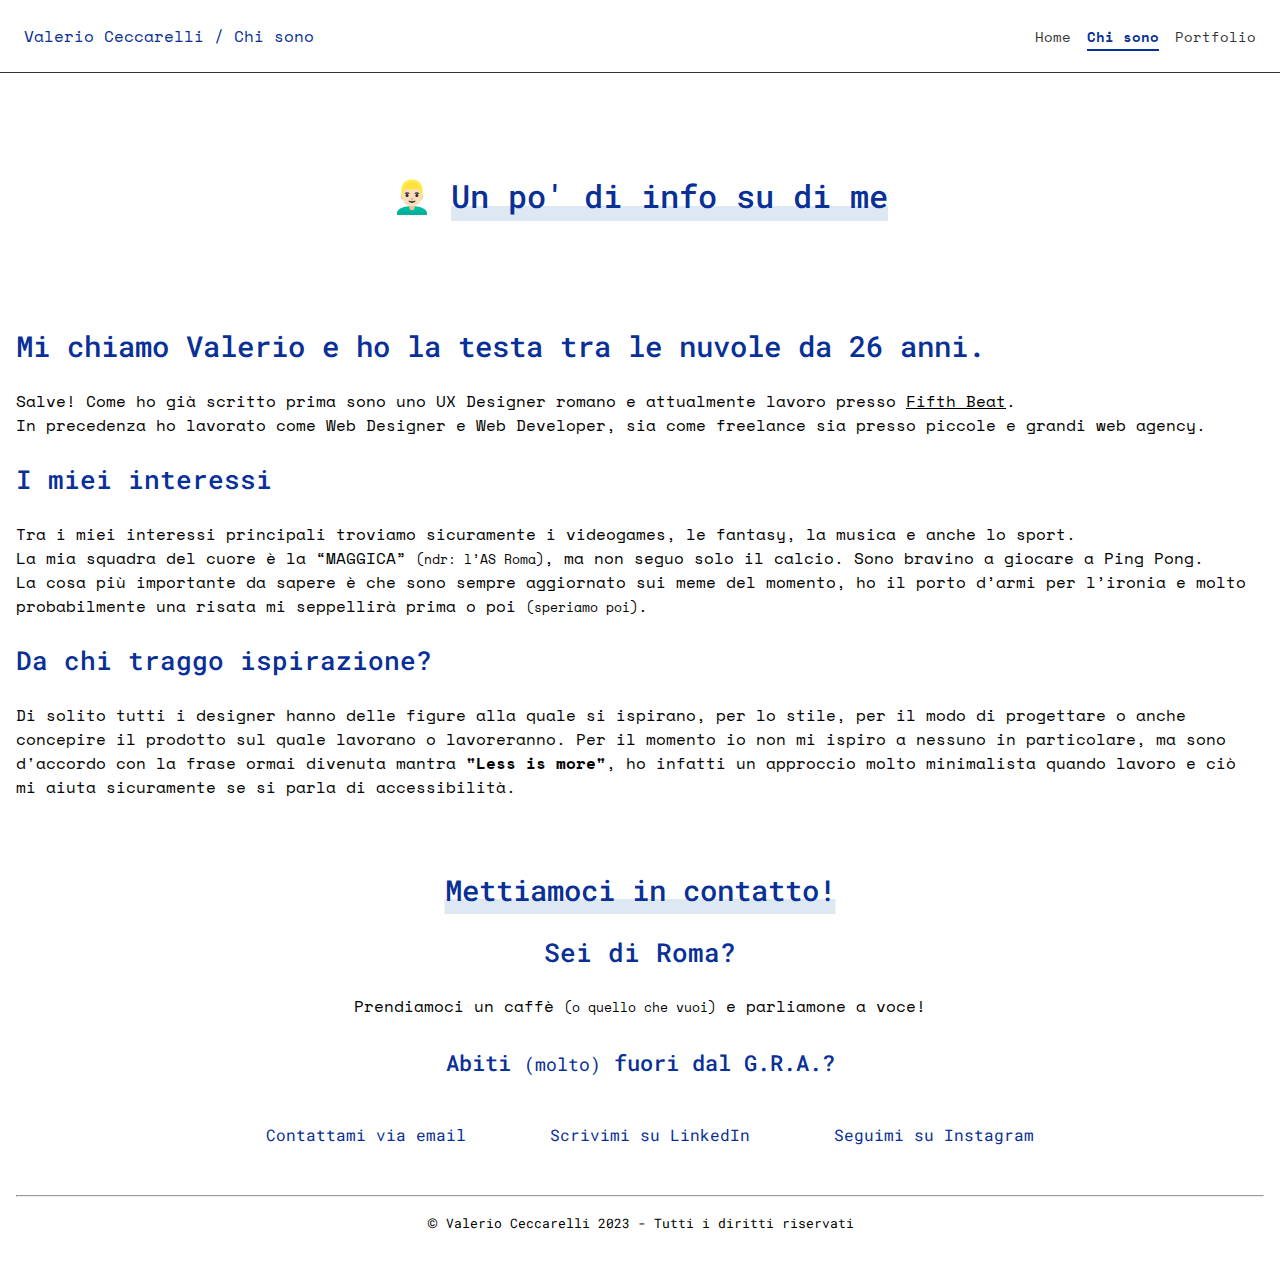
==== commit 3a56bb2e: "V2" ====
--- a/chisono.html
+++ b/chisono.html
@@ -2,195 +2,126 @@
 <html lang="it">
 
 <head>
-  <meta charset="UTF-8">
-  <meta http-equiv="X-UA-Compatible" content="IE=edge">
-  <meta name="viewport" content="width=device-width, initial-scale=1.0">
-  <meta name="keywords" content="HTML, CSS, JavaScript, UX/UI, Web, Designer, Frontend, Developer, Accessibility">
-  <meta name="author" content="Valerio Ceccarelli">
-  <title>Valerio Ceccarelli - Chi Sono</title>
+    <meta charset="UTF-8">
+    <meta http-equiv="X-UA-Compatible" content="IE=edge">
+    <meta name="viewport" content="width=device-width, initial-scale=1.0">
+    <meta name="keywords" content="HTML, CSS, JavaScript, UX/UI, Web, Designer, Frontend, Developer, Accessibility">
+    <meta name="author" content="Valerio Ceccarelli">
+    <title>Valerio Ceccarelli - Chi Sono</title>
 
-  <!-- favicon -->
+    <!-- favicon -->
 
-  <link rel="shortcut icon" href="./assets/images/favicon.ico" type="image/x-icon">
-  
-  <!-- bootstrap italia css link -->
+    <link rel="shortcut icon" href="./assets/images/favicon.ico" type="image/x-icon">
 
-  <link href="https://cdn.jsdelivr.net/npm/bootstrap-italia@2.4.3/dist/css/bootstrap-italia.min.css" rel="stylesheet">
+    <!-- custom css link -->
 
-  <!-- custom css link -->
+    <link rel="stylesheet" href="./assets/css/style.css">
 
-  <link rel="stylesheet" href="./assets/css/style.css">
+    <!-- google font link -->
 
-  <!-- google font link -->
-
-  <link rel="preconnect" href="https://fonts.googleapis.com">
-  <link rel="preconnect" href="https://fonts.gstatic.com" crossorigin>
-  <link href="https://fonts.googleapis.com/css2?family=Noto+Emoji:wght@500&display=swap" rel="stylesheet">
-  <link href="https://fonts.googleapis.com/css2?family=Roboto+Mono:wght@300;400;500;700&display=swap" rel="stylesheet">
+    <link rel="preconnect" href="https://fonts.googleapis.com">
+    <link rel="preconnect" href="https://fonts.gstatic.com" crossorigin>
+    <link href="https://fonts.googleapis.com/css2?family=Space+Mono:wght@400;700&display=swap" rel="stylesheet">
+    <link href="https://fonts.googleapis.com/css2?family=Roboto+Mono:wght@300;400;500;700&display=swap"
+        rel="stylesheet">
 
 </head>
 
 <body>
 
-  <a href="#main" class="skip-to-main-content-link">Skip to main content</a>
+    <a href="#main" id="skip" class="skip-to-main-content-link">Skip to main content</a>
 
-  <!-- nav -->
+    <!-- nav -->
 
-  <nav id="nav" class="it-header-wrapper it-header-sticky d-flex justify-content-between p-3 flex-column flex-sm-row">
-    <div class="logo d-flex align-middle">
-        <a href="index.html"><img src="./assets/images/logo.svg" alt="Valerio Ceccarelli - Torna alla home"></a>
-        <span class="m5-3 align-middle pt-2 pl-5">/ Valerio Ceccarelli / Chi sono</span>
-    </div>
-    <div class="menu-container align-items-center">
-        <ul class="menu d-flex justify-content-around m-auto align-middle">
-            <li class="p-2"><a href="index.html"> Home </a></li>
-            <li class="p-2"><a href="chisono.html"> Chi sono </a></li>
-            <li class="p-2"><a href="curriculum.html"> Curriculum </a></li>
-            <li class="p-2"><a href="portfolio.html"> Portfolio </a></li>
-        </ul>
-    </div>
-  </nav>
+    <nav id="nav" class="">
+        <div class="menu-container">
+            <span class="accento">Valerio Ceccarelli / Chi sono</span>
+            <ul class="menu">
+                <li class=""><a href="index.html"> Home </a></li>
+                <li class="active"><a href="chisono.html" aria-current="page"> Chi sono </a></li>
+                <li class=""><a href="portfolio.html"> Portfolio </a></li>
+            </ul>
+        </div>
+        <div class="logo">
+            <img src="./assets/images/logo.svg" alt="">
+        </div>
+    </nav>
 
-    <section class="hero pt-sm-5 pb-sm-5">
-    <div class="container d-flex align-items-center justify-content-around flex-wrap flex-sm-row">
-        <div class="mt-5 mt-sm-1 mb-1">
-          <img class="my-avatar my-sm-4" src="./assets/images/profilepic.png" alt="Foto Valerio Ceccarelli">
-        </div>
-        <div class="text-left p-5 pt-1 pt-sm-5">
-            <h1 class="underline primario">Un po' di info su di me</h1>
-            <p class="descrizione">Mi chiamo Valerio e ho la testa tra le nuovole da 26 anni</p>
-            <div class="infoaggiuntive d-flex justify-content-between flex-column flex-sm-row">
-                <div class="info">
-                    <img src="./assets/images/compleanno.png" alt="Compleanno:">
-                    <span>30 Settembre</span>
-                </div>
-                <div class="info">
-                    <img src="./assets/images/map.png" alt="Dove vivo:">
-                    <span>Roma, Italia</span>
-                </div>
-                <div class="info">
-                    <img src="./assets/images/mbti.png" alt="MBTI:">
-                    <span>INTP / INFP</span>
-                </div>
-                <div class="info">
-                    <img src="./assets/images/pizza.png" alt="Pizza preferita:">
-                    <span>Diavola</span>
-                </div>
-            </div>
-        </div>
-    </div>
-  </section>
+    <!-- #main -->
 
-  <!-- #main-content -->
-
-  <main id="main" class="container pt-5 pb-5">
-    <section id="chisono" class="mt-5 mb-5">
-        <header class="my-header">
-            <h2 class="underline secondario mb-3 mb-sm-5">Chi sono?</h2>
-            <p>Ciao! Come avrete già intuito io sono Valerio Ceccarelli, ho 26 anni e vengo da Roma.</p>
-            <p>
-                Nel corso degli anni, soprattutto durante l'università, ho partecipato ad alcuni progetti come Frontend Developer, 
-                dopo essermi laureato invece ho iniziato a lavorare a tutti gli effetti come Web Designer, sia freelance sia collaborando con piccole e grandi web agency.
+    <main id="main" class="container">
+        <header class="hero">
+            <h1>👱🏻‍♂️ <span class="underline">Un po' di info su di me</h1>
+        </header>
+        <section id="info" class="">
+            <header>
+                <h2>Mi chiamo Valerio e ho la testa tra le nuvole da 26 anni.</h2>
+            </header>
+            <p> Salve! Come ho già scritto prima sono uno UX Designer romano e attualmente lavoro presso 
+                <a href="https://fifthbeat.com/" class="fifthbeat" target="_blank">Fifth Beat</a>.
+                <br>
+                In precedenza ho lavorato come Web Designer e Web Developer, sia come freelance sia presso piccole e
+                grandi web agency.
             </p>
-            <p>Attualmente lavoro presso <a class="fifthbeat" href="https://fifthbeat.com/">Fifth Beat</a> come UX Designer, e mi occupo principalmente di accessibilità.</p>
-        </header>
-        <article class="mt-5">
+        </section>
+        <section id="interessi">
             <header>
-                <h3 class="underline terziario mb-3 mb-sm-5">Vuoi saperne un po' di più?</h3>
+                <h3> I miei interessi </h3>
+            </header>
+            <p>Tra i miei interessi principali troviamo sicuramente i videogames, le fantasy, la musica e anche lo
+                sport.<br>
+                La mia squadra del cuore è la “MAGGICA” <small>(ndr: l’AS Roma)</small>, ma non seguo solo il calcio.
+                Sono bravino a giocare a Ping
+                Pong. <br>
+                La cosa più importante da sapere è che sono sempre aggiornato sui meme del momento,
+                ho il porto d’armi per l’ironia e molto probabilmente una risata mi seppellirà prima o poi
+                <small>(speriamo poi)</small>.
+            </p>
+        </section>
+        <section id="ispirazione">
+            <header>
+                <h3> Da chi traggo ispirazione? </h3>
             </header>
             <p>
-                Da piccolo dicevo di voler fare l'inventore, come Archimede Pitagorico, per poter risolvere i problemi delle persone in modo creativo.
-                L'interesse per l'informatica è arrivato subito dopo, colpa dei Pokémon e di tutti i forum che pubblicavano le guide per acchiapparli tutti; 
-                dopo un po' ho ceduto alla tentazione e ne ho aperto uno io, probabilmente la mia carriera nel web design è iniziata proprio in quel modo, 
-                a 14 anni.
+                Di solito tutti i designer hanno delle figure alla quale si ispirano, per lo stile, per il modo di
+                progettare o anche concepire il prodotto sul quale lavorano o lavoreranno. Per il momento io non mi
+                ispiro a nessuno in particolare, ma sono d'accordo con la frase ormai divenuta mantra <b>"Less is 
+                more"</b>, ho infatti un approccio molto minimalista quando lavoro e ciò mi aiuta sicuramente se si
+                parla di accessibilità.
             </p>
-            <p>
-                Tra i miei interessi principali troviamo sicuramente i videogames, le opere fantasy e anche lo sport, 
-                tifo per la Roma e sono bravino a Ping Pong. E sono sempre aggiornato sui meme del momento.
-            </p>
-        </article>
-        <article class="mt-5">
-            <header class="mb-3 pb-3">
-                <h3 class="underline terziario">Da chi traggo ispirazione?</h3>
-            </header>
-            <div class="d-flex flex-column flex-sm-row-reverse align-middle">
-                <figure class="ml-sm-5">
-                    <img class="my-avatar mb-1" src="./assets/images/heimerdinger.png" alt="Sketch Heimerdinger">
-                    <figcaption>Cecil B. Heimerdinger</figcaption>
-                </figure>
-                <div class="descrizione pt-2 pt-sm-2 pr-5">
-                    <p>
-                        Questo che vedete qui è Heimerdinger, un personaggio appartenente all'universo di League of Legends, 
-                        comparso anche nella serie Netflix Arcane. Quando l'ho visto per la prima volta, ho pensato che mi rappresentasse molto, 
-                        in quanto la sua curiosità e la sua genialità lo spingono ogni giorno a sperimentare e ad innovare alla ricerca di un mondo migliore.
-                    </p>
-                    <p>
-                        Una persona mi ha regalato questo sketch moltissimi anni fa, e l'ho conservato gelosamente, 
-                        sapere che le persone che mi conoscono mi associano ad Heimy mi ha reso davvero felice.
-                    </p>
-                </div>
-            </div>
-        </article>
-        <article class="mt-5">
-            <header>
-                <h3 class="underline terziario mb-3 mb-sm-5">Come mai questa palette di colori?</h3>
-            </header>
-            <div class="d-flex flex-column flex-sm-row-reverse align-middle">
-                <p class="descrizione pt-2 pt-sm-1 px-2 px-sm-5">
-                    La palette di colori di questo portfolio può sembrare un po' un'accozzaglia di colori, 
-                    come se avessi puntato a caso il mouse sulla ruota dei colori esadecimali e ne avessi presi quattro o cinque a caso. 
-                    In realtà la scelta è stata abbastanza ragionata, il celeste antico/pastello (non so nemmeno io come chiamarlo) 
-                    è un colore che si avvicina molto al colore dei miei occhi quando piove; partendo da quello tramite un generatore mi sono ritrovato
-                    con un rosa e un verde molto chiaro, che mi hanno ricordato molto il colore della mortadella con il pistacchio. 
-                    Da lì l'idea di aggiungere anche un colore che ricordasse il colore della pizza bianca.
-                    <small class="commento">Per questo ogni volta che apro il sito mi viene fame.</small>
-                </p>
-                <div class="text-center">
-                    <img class="pizza" src="assets/images/pizza-mortadella.png" alt="Pizza Bianca con la Mortadella">
-                </div>
-            </div>
-        </article>
-    </section>
-    
-  </main>
+        </section>
+    </main>
 
-  <!-- #footer -->
+    <!-- #footer -->
 
-  <footer class="container">
-    <h2 class="underline secondario mb-3 mb-sm-5 text-center text-sm-left"> Mettiamoci in contatto!</h2>
-    <div class="d-flex mt-2 mb-2 mt-sm-5 mb-sm-5 justify-content-around flex-column flex-sm-column my-footer">
-        <div class="text-center">
-            <h4 class="pb-2">Sei di Roma?</h4>
-            <p> Prendiamoci un caffè <small>(o magari un pezzo di pizza)</small> e parliamone a voce!</p>
-            <h5 class="pb-3"> Abiti (molto) fuori dal G.R.A.?</h5>
-        </div>
-        <div class="contatti d-flex justify-content-around flex-column flex-sm-row mx-5">
-            <div class="contatto">
+    <footer class="my-footer container">
+        <h2 class="underline"> Mettiamoci in contatto!</h2>
+        <h3>Sei di Roma?</h3>
+        <p> Prendiamoci un caffè <small>(o quello che vuoi)</small> e parliamone a voce!</p>
+        <h4> Abiti <small>(molto)</small> fuori dal G.R.A.?</h4>
+        <ul class="contatti">
+            <li class="contatto">
                 <img src="./assets/images/email.png" alt="">
                 <a href="mailto:vceccarelli96@gmail.com" target="_blank">Contattami via email</a>
-            </div>
-            <div class="contatto">
+            </li>
+            <li class="contatto">
                 <img src="./assets/images/linkedin.png" alt="">
                 <a href="https://www.linkedin.com/in/valerioceccarelli96" target="_blank">Scrivimi su LinkedIn</a>
-            </div>
-            <div class="contatto">
+            </li>
+            <li class="contatto">
                 <img src="./assets/images/instagram.png" alt="">
                 <a href="https://www.instagram.com/monospace.valer" target="_blank">Seguimi su Instagram</a>
-            </div>
+            </li>
+        </ul>
         </div>
-    </div>
-    <hr>
-    <p class="crediti text-center">© Valerio Ceccarelli 2023 - Tutti i diritti riservati</p>
-  </footer>
+        <hr>
+        <p class="crediti"> <span class="copy">©</span> Valerio Ceccarelli 2023 - Tutti i diritti riservati</p>
+    </footer>
 
-  <!-- custom js link -->
+    <!-- custom js link -->
 
-  <script src="./assets/js/script.js"></script>
-
-  <!-- bootstrap italia js link -->
-
-  <script src="https://cdn.jsdelivr.net/npm/bootstrap-italia@2.4.3/dist/js/bootstrap-italia.bundle.min.js"></script>
+    <script src="./assets/js/script.js"></script>
 
 </body>
 
-</html>
+</html>--- a/assets/css/style.css
+++ b/assets/css/style.css
@@ -1,18 +1,295 @@
 :root {
 
     /* colori  ------------------------------------------------------------------------------------ */
-    --primario: #C3DAE4;
-    --secondario: #F0D1A0;
-    --terziario: #F0A7AF;
-    --terziario-over: #91C69F;
+    --accento: #093096;
+    --primario: #DEE8F2;
     --nero: black;
     --testo: #333333;
     --sfondo: white;
-    --sfond0-grey: #F5F5F5;
-  
+    --sfondo-grey: #fafafa;
+
     /* font-family -------------------------------------------------------------------------------- */
     --ff-mono: 'Roboto Mono', sans-serif;
-    --ff-notoemoji: 'Noto Emoji', sans-serif;
+    --ff-space: 'Space Mono', sans-serif;
+}
+
+/* FOCUS */
+
+*:focus {
+    outline: 3px solid var(--accento) !important;
+    outline-offset: 3px;
+    border: 0px !important;
+    box-shadow: none !important;
+}
+
+/* Media Query XS --------------------------------------------------------------------------------- */
+@media (max-width: 575.98px) {}
+
+/* GENERALI */
+
+body {
+    font-family: var(--ff-space);
+    font-weight: 400 !important;
+    margin: 0;
+    padding: 0;
+}
+
+h1,
+h2,
+h3,
+h4,
+h5,
+h6 {
+    color: var(--accento);
+    font-family: var(--ff-mono);
+    font-weight: 500 !important;
+}
+
+h1 {
+    font-size: 2rem;
+}
+
+h2 {
+    font-size: 1.8rem;
+}
+
+h3 {
+    font-size: 1.6rem;
+}
+
+h4 {
+    font-size: 1.4rem;
+}
+
+h5 {
+    font-size: 1.2rem;
+}
+
+h6 {
+    font-size: 1rem;
+}
+
+p {
+    font-family: var(--ff-space);
+    font-weight: 400 !important;
+}
+
+ul {
+    margin-block-start: 0;
+    margin-block-end: 0;
+    margin-inline-start: 0px;
+    margin-inline-end: 0px;
+    padding-inline-start: 0;
+}
+
+small {
+    font-weight: 400;
+    font-size: 0.8em;
+}
+
+/* NAV MENU */
+
+nav {
+    padding: 24px 24px;
+    background-color: var(--sfondo);
+    border-bottom: 1px solid var(--testo);
+}
+
+nav .menu-container {
+    display: flex;
+    flex-direction: row;
+    justify-content: space-between;
+}
+
+nav .menu {
+    list-style-type: none;
+    display: flex;
+    flex-direction: row;
+    gap: 16px;
+}
+
+nav .menu li a {
+    font-family: var(--ff-space);
+    font-weight: 400;
+    font-size: 0.9rem;
+    text-decoration: none;
+    color: var(--testo);
+}
+
+nav .menu li a:hover {
+    color: var(--accento);
+    font-weight: 700;
+    text-decoration: underline;
+    text-decoration-thickness: 2px;
+    text-decoration-skip-ink: none;
+    text-underline-offset: 7px;
+}
+
+nav .menu .active a {
+    color: var(--accento);
+    font-weight: 700;
+    text-decoration: underline;
+    text-decoration-thickness: 2px;
+    text-decoration-skip-ink: none;
+    text-underline-offset: 7px;
+}
+
+nav .menu li a:focus {
+    color: var(--accento);
+    font-weight: 700;
+}
+
+nav .logo {
+    position: absolute;
+    background-color: var(--sfondo);
+    left: 50%;
+    -webkit-transform: translateX(-50%);
+    -ms-transform: translateX(-50%);
+    transform: translateX(-50%);
+    top: 56px;
+    z-index: 10;
+}
+
+nav .logo img {
+    max-width: 32px;
+    max-height: 32px;
+}
+
+
+/* FOOTER */
+
+.my-footer {
+    text-align: center;
+    font-family: var(--ff-space);
+}
+
+footer .contatti{
+    list-style-type: none;
+    display: flex;
+    flex-direction: row;
+    row-gap: 24px;
+    justify-content: center;
+    gap: 32px;
+    margin-bottom: 32px;
+}
+
+footer a {
+    line-height:24px;
+    font-size: 1rem;
+    font-family: var(--ff-mono);
+    font-weight: 400;
+    text-decoration: none;
+    color: var(--accento);
+}
+
+footer a:hover {
+    font-weight: 700;
+    text-decoration: underline;
+    text-decoration-thickness: 2px;
+    text-decoration-skip-ink: none;
+    text-underline-offset: 9px;
+}
+
+footer a:focus{
+    font-weight: 700;
+}
+
+footer .crediti {
+    font-family: var(--ff-mono);
+    font-size: 0.8rem;
+}
+
+footer .crediti .copy{
+    font-size: 1.4em;
+}
+
+footer .contatto img {
+    height: 24px;
+    margin-right: 10px;
+    vertical-align: bottom;
+}
+
+footer .contatto{
+    padding: 1rem;
+}
+
+/* CONTAINER */
+.container {
+    max-width: 1320px;
+    padding: 16px;
+    margin: auto;
+}
+
+/* HERO */
+
+.hero {
+    padding: 64px;
+    text-align: center;
+}
+
+.hero .descrizione {
+    font-size: 1.2rem;
+}
+
+/* CARD HOME*/
+
+.elenco-card {
+    display: flex;
+    flex-direction: row;
+    flex-wrap: wrap;
+    row-gap: 16px;
+    margin: 40px auto;
+}
+
+.card-lavoro {
+    margin: auto;
+    max-width: 256px;
+    border: 1px solid var(--nero);
+    border-radius: 8px;
+    padding: 16px;
+}
+
+.card-lavoro img {
+    max-width: 40px;
+    max-height: 40px;
+}
+
+.card-lavoro h3 {
+    font-size: 1rem;
+    margin-block-start: 8px;
+}
+
+.card-lavoro p {
+    font-size: 0.9rem;
+    margin-bottom: 0;
+}
+
+.fifthbeat {
+    font-family: var(--ff-space);
+    text-decoration: underline;
+    color: var(--nero);
+}
+
+.fifthbeat:hover {
+    color: #ff8200;
+    font-weight: 700;
+    text-decoration: underline;
+    text-decoration-thickness: 2px;
+    text-decoration-skip-ink: none;
+}
+
+/* ACCENTO */
+.accento {
+    color: var(--accento);
+}
+
+/* UNDERLINE */
+.underline {
+    text-decoration: underline;
+    text-decoration-thickness: 15px;
+    text-decoration-skip-ink: none;
+    text-underline-offset: -2px;
+    text-decoration-color: var(--primario);
 }
 
 /* SKIP TO MAIN  ---------------------------------------------------------------------------------- */
@@ -20,429 +297,118 @@
     position: absolute;
     left: -9999px;
     z-index: 999;
-    padding: 1em;
-    background-color: black;
+    padding: 0.5rem;
+    background-color: var(--accento);
     color: white;
     opacity: 0;
     font-family: var(--ff-mono);
-    font-weight: 400!important;
-  }
-.skip-to-main-content-link:focus{
-    top: 5px;
+    font-weight: 400 !important;
+}
+
+.skip-to-main-content-link:focus {
+    top: 8px;
     left: 50%;
     transform: translateX(-50%);
     opacity: 1;
-    outline: 3px solid var(--nero)!important;
-    outline-offset: 3px;
-    border: 0px!important;
-    box-shadow: none!important;
-  }
-
-.skip-to-main-content-link:hover{
+}
+
+.skip-to-main-content-link:hover {
     color: white;
-    font-weight: 700!important;
-  }
-
-/* Media Query XS --------------------------------------------------------------------------------- */
-@media (max-width: 575.98px){
-
-    nav .logo{
-        justify-content: center!important;
-    }
-
-    nav .logo img{
-        height: 24px!important;
-    }
-
-    #nav h1{
-        font-family: var(--ff-mono);
-        font-weight: 500!important;
-        font-size: 16px!important;
-        margin-left: 20px;
-        padding-top: 4px!important;
-    }
-
-    nav ul{
-        padding: 0!important;
-        margin: 0!important;
-        padding-top: 10px!important;
-    }
-
-    .my-avatar{
-        border: 1px solid var(--nero);
-        border-radius: 50%;
-        max-width: 100px!important;
-    }
-
-    .my-header{
-        padding: 20px;
-        text-align: center!important;
-    }
-
-    h2{
-        font-size: 24px!important;
-        text-align: center;
-    }
-
-    .hero .descrizione{
-        font-size: 16px!important;
-        text-align: center;
-    }
-
-    h3{
-        font-size: 20px!important;
-        margin-bottom: 10px!important;
-    }
-
-    .my-footer{
-        padding: 20px;
-        text-align: center!important;
-    }
-
-    .my-footer h3 .underline{
-        display: inline;
-        margin: auto;
-        padding: 20px;
-        text-align: center!important;
-    }
-
-    #chisono article, #esperienze article, #formazione article, #probono article{
-        text-align: center;
-        padding-left: 20px;
-        padding-right: 20px;
-    }
-}
-
-body{
-    font-family: var(--ff-mono);
-    font-weight: 400!important;
-}
-
-h1, h2, h3, h4, h5, h6{
-    font-family: var(--ff-mono);
-    font-weight: 500!important;
-}
-
-nav h1{
-    font-family: var(--ff-mono);
-    font-weight: 500!important;
-    font-size: 26px!important;
-    margin-left: 20px;
-}
-
-p{  
-    font-family: var(--ff-mono);
-    font-weight: 400!important;
-}
-
-nav{
-    background-color: var(--sfondo);
-    border-bottom: 1px solid var(--nero);
-}
-
-nav .logo img{
-    height: 45px;
-}
-
-nav .logo{
-    column-gap: 10px;
-}
-
-nav .menu-container{
-    height: 50px;
-}
-
-nav .menu{
-    list-style-type: none;
-}
-
-nav .menu li a{
-    font-family: var(--ff-mono);
-    font-weight: 400;
-    font-size: 14px;
-    text-decoration: none;
-    text-transform: uppercase;
+    font-weight: 700 !important;
+}
+
+/* PORTFOLIO */
+
+.curriculum{
+    font-family: var(--ff-space);
+    text-decoration: underline;
     color: var(--nero);
 }
 
-nav .menu li a:hover{
-    font-family: var(--ff-mono);
-    color: var(--nero);
-    font-weight: 700;
-    text-decoration: underline;
-    text-decoration-thickness: 2px;
-    text-decoration-skip-ink: none;
-    text-underline-offset: 7px;
-}
-
-nav .menu li a:focus, #nav .logo a:focus{
-    outline: 3px solid var(--nero)!important;
-    outline-offset: 3px;
-    border: 0px!important;
-    box-shadow: none!important;
-}
-
-.hero{
-    background-color: var(--sfond0-grey);
-}
-
-.notoemoji{
-    font-family: var(--ff-notoemoji);
-}
-
-.my-avatar{
-    border: 1px solid var(--nero);
-    border-radius: 50%;
-    width: 200px;
-}
-
-.underline{
-    text-decoration: underline;
-    text-decoration-thickness: 15px;
-    text-decoration-skip-ink: none;
-    text-underline-offset: -2px
-}
-
-.primario{
-    text-decoration-color: var(--primario);
-}
-
-.secondario{
-    text-decoration-color: var(--secondario);
-}
-
-.terziario{
-    text-decoration-color: var(--terziario);
-}
-
-.terziario:hover{
-    text-decoration-color: var(--terziario-over);
-}
-.hero .descrizione{
-    max-width: 700px;
-    font-size: 20px;
-}
+.curriculum:hover {
+    color: var(--accento);
+    font-weight: 700;
+    text-decoration: underline;
+    text-decoration-thickness: 2px;
+    text-decoration-skip-ink: none;
+}
+
+.curriculum:visited{
+    color: var(--accento);
+}
+
+/* CARD PORTFOLIO */
 
 .elenco-card{
-    row-gap: 10px;
+    display: flex;
+    flex-direction: row;
+    flex-wrap: wrap;
+    row-gap: 5rem;
+}
+
+.card-portfolio {
+    width: 40%;
+    max-width: 500px;
+    min-width: 300px;
     margin: auto;
-}
-.card-lavoro{
-    margin: auto;
-    max-width: 300px;
     border: 1px solid var(--nero);
     border-radius: 10px;
-    padding: 30px;
-}
-
-.card-lavoro img{
-    max-width: 40px;
-    max-height: 40px;
-}
-
-.card-lavoro h3{
-    font-size: 16px;
-}
-
-.card-lavoro p{
-    font-size: 14px;
-    margin-bottom: 0;
-}
-
-.card-portfolio{
-    margin: auto;
-    max-width: 1200px;
-    border: 1px solid var(--nero);
-    border-radius: 10px;
-    padding: 30px;
-}
-
-.card-portfolio img{
-    max-width: 200px;
-    max-height: 200px;
-    border: 1px solid var(--nero);
-    border-radius: 10px;
-}
-
-.card-portfolio h3{
-    font-size: 24px;
-}
-
-.card-portfolio h4{
-    font-size: 20px;
-}
-
-.card-portfolio p{
-    font-size: 16px;
-    margin-bottom: 0;
+    padding: 1rem;
+}
+
+.card-portfolio h3 {
+    font-size: 1.2rem;
+    margin-block-start: 0;
+    margin-block-end: 0.5rem;
+    color: var(--nero);
 }
 
 .card-portfolio .download{
-    text-align: end;
-}
-
-.card-portfolio .download img{
-    max-width: 24px;
-    max-height: 24px;
-    border: none;
-}
-
-.card-portfolio a{
-    font-size: 14px;
-    font-family: var(--ff-mono);
+    text-align: right;
+}
+
+.card-portfolio h4 {
+    font-size: 1rem;
+    margin-block-start: 0;
+    margin-block-end: 0;
+    color: var(--nero)
+}
+
+.card-portfolio p {
+    font-size: 1rem;
+    margin-top: 0.5rem;
+    margin-bottom: 0.5rem;
+}
+
+.card-portfolio a {
+    font-size: 0.9rem;
+    font-family: var(--ff-space);
     font-weight: 300;
     text-decoration: none;
+    color: var(--testo);
+}
+
+.card-portfolio a:hover {
+    font-family: var(--ff-space);
     color: var(--nero);
-}
-
-.card-portfolio a:hover{
-    font-family: var(--ff-mono);
-    color: var(--nero);
-    font-weight: 700;
-    text-decoration: underline;
-    text-decoration-thickness: 2px;
-    text-decoration-skip-ink: none;
-    text-underline-offset: 7px;
-}
-
-.card-portfolio a:focus{
-    outline: 3px solid var(--nero)!important;
-    outline-offset: 3px;
-    border: 0px!important;
-    box-shadow: none!important;
-}
-
-.my-footer{
-    row-gap: 5px;
-}
-
-.my-footer p{
-    font-weight: 300;
-    font-size: 16px;
-}
-
-.my-footer small{
-    font-weight: 400;
-    font-size: 12px;
-}
-
-footer a{
-    font-size: 14px;
-    font-family: var(--ff-mono);
-    font-weight: 300;
-    text-decoration: none;
-    color: var(--nero);
-}
-
-footer a:hover{
-    font-family: var(--ff-mono);
-    color: var(--nero);
-    font-weight: 700;
-    text-decoration: underline;
-    text-decoration-thickness: 2px;
-    text-decoration-skip-ink: none;
-    text-underline-offset: 7px;
-}
-
-footer .my-footer a:focus{
-    outline: 3px solid var(--nero)!important;
-    outline-offset: 3px;
-    border: 0px!important;
-    box-shadow: none!important;
-}
-
-footer .crediti{
-    font-size: small;
-}
-
-footer .contatto img{
-    height: 24px;
-    margin-right: 10px;
-}
-
-.infoaggiuntive{
-    text-align: center;
-    column-gap: 10px;
-}
-
-.infoaggiuntive .info{
-    margin-top: 5px;
-    margin-bottom: 5PX;
-}
-
-.infoaggiuntive .info img{
-    height: 32px;
-    margin-right: 5px;
-}
-
-.infoaggiuntive .info span{
-    font-size: 16px;
-    font-family: var(--ff-mono);
-}
-
-.infoaggiuntive .info a{
-    font-family: var(--ff-mono);
-    text-decoration: underline;
-    color: var(--nero);
-}
-
-.infoaggiuntive .info a:hover{
-    font-family: var(--ff-mono);
-    color: var(--nero);
-    font-weight: 700;
     text-decoration: underline;
     text-decoration-thickness: 2px;
     text-decoration-skip-ink: none;
     text-underline-offset: 8px;
 }
-.infoaggiuntive .info a:focus{
-    outline: 3px solid var(--nero)!important;
-    outline-offset: 3px;
-    border: 0px!important;
-    box-shadow: none!important
-}
-
-.fifthbeat{
-    font-family: var(--ff-mono);
-    text-decoration: underline;
-    color: var(--nero);
-}
-
-.fifthbeat:hover{
-    font-family: var(--ff-mono);
-    color: var(--nero);
-    font-weight: 700;
-    text-decoration: underline;
-    text-decoration-thickness: 2px;
-    text-decoration-skip-ink: none;
-    text-underline-offset: 8px;
-}
-
-#chisono .my-header .fifthbeat:focus{
-    outline: 3px solid var(--nero)!important;
-    outline-offset: 3px;
-    border: 0px!important;
-    box-shadow: none!important
-}
-
-figure img{
-    width: 200px!important;
-}
-
-figcaption{
-    font-family: var(--ff-mono);
-    font-size: 14px;
-    text-align: center;
-}
-
-.pizza{
-    max-width: 250px;
-    max-height: 250px;
-    border-radius: 10px;
-}
-
-.commento{
-    font-size: 12px;
-    font-style: oblique;
-    text-decoration: underline;
+
+.napulitanu{
+    text-decoration-color: rgba(41,82,52,0.3);
+}
+
+.torvergata{
+    text-decoration-color: rgba(0,124,52,0.3);
+}
+
+.parrocchia{
+    text-decoration-color: rgba(250,163,25,0.3);
+}
+
+.sala-lan{
+    text-decoration-color: rgba(193,19,47,0.3);
 }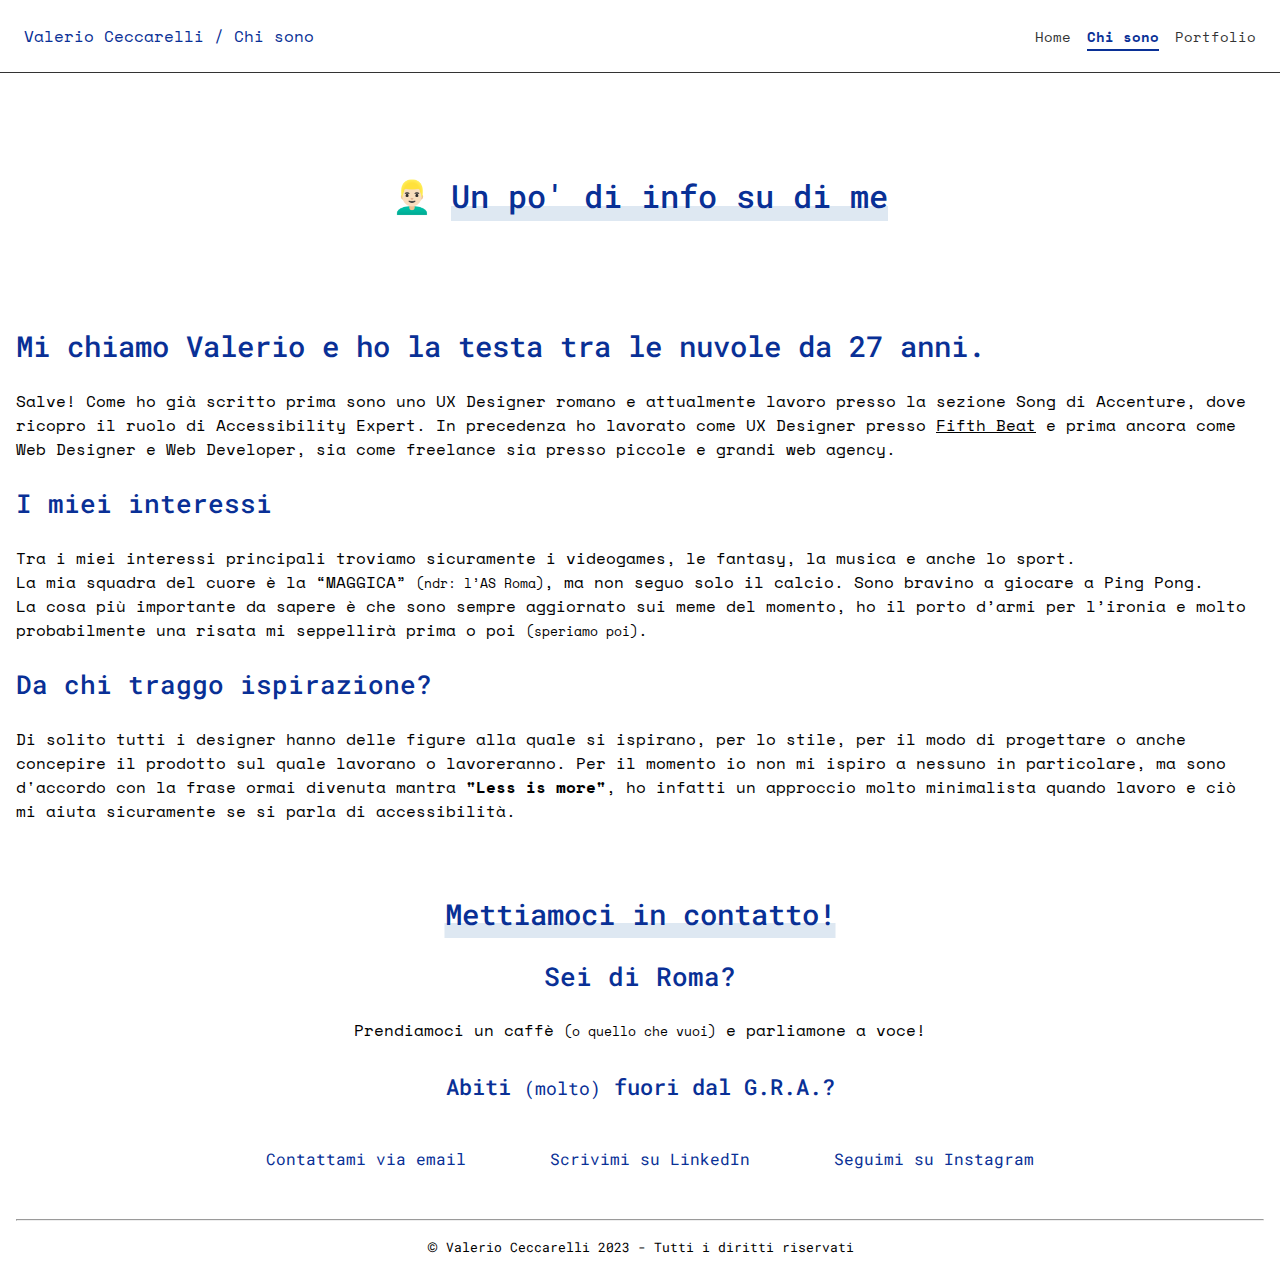
==== commit 876be07f: "Update chisono.html" ====
--- a/chisono.html
+++ b/chisono.html
@@ -7,6 +7,7 @@
     <meta name="viewport" content="width=device-width, initial-scale=1.0">
     <meta name="keywords" content="HTML, CSS, JavaScript, UX/UI, Web, Designer, Frontend, Developer, Accessibility">
     <meta name="author" content="Valerio Ceccarelli">
+    <meta name="description" content="Portfolio di Valerio Ceccarelli - UX Designer e Accessibility Expert">
     <title>Valerio Ceccarelli - Chi Sono</title>
 
     <!-- favicon -->
@@ -16,6 +17,7 @@
     <!-- custom css link -->
 
     <link rel="stylesheet" href="./assets/css/style.css">
+    <link rel="stylesheet" href="./assets/css/style-responsive.css">
 
     <!-- google font link -->
 
@@ -55,13 +57,12 @@
         </header>
         <section id="info" class="">
             <header>
-                <h2>Mi chiamo Valerio e ho la testa tra le nuvole da 26 anni.</h2>
+                <h2>Mi chiamo Valerio e ho la testa tra le nuvole da 27 anni.</h2>
             </header>
-            <p> Salve! Come ho già scritto prima sono uno UX Designer romano e attualmente lavoro presso 
-                <a href="https://fifthbeat.com/" class="fifthbeat" target="_blank">Fifth Beat</a>.
-                <br>
-                In precedenza ho lavorato come Web Designer e Web Developer, sia come freelance sia presso piccole e
-                grandi web agency.
+            <p> Salve! Come ho già scritto prima sono uno UX Designer romano e attualmente lavoro presso la sezione Song 
+                di Accenture, dove ricopro il ruolo di Accessibility Expert.
+                In precedenza ho lavorato come UX Designer presso <a href="https://fifthbeat.com/" class="fifthbeat" target="_blank">Fifth Beat</a> 
+                e prima ancora come Web Designer e Web Developer, sia come freelance sia presso piccole e grandi web agency.
             </p>
         </section>
         <section id="interessi">
